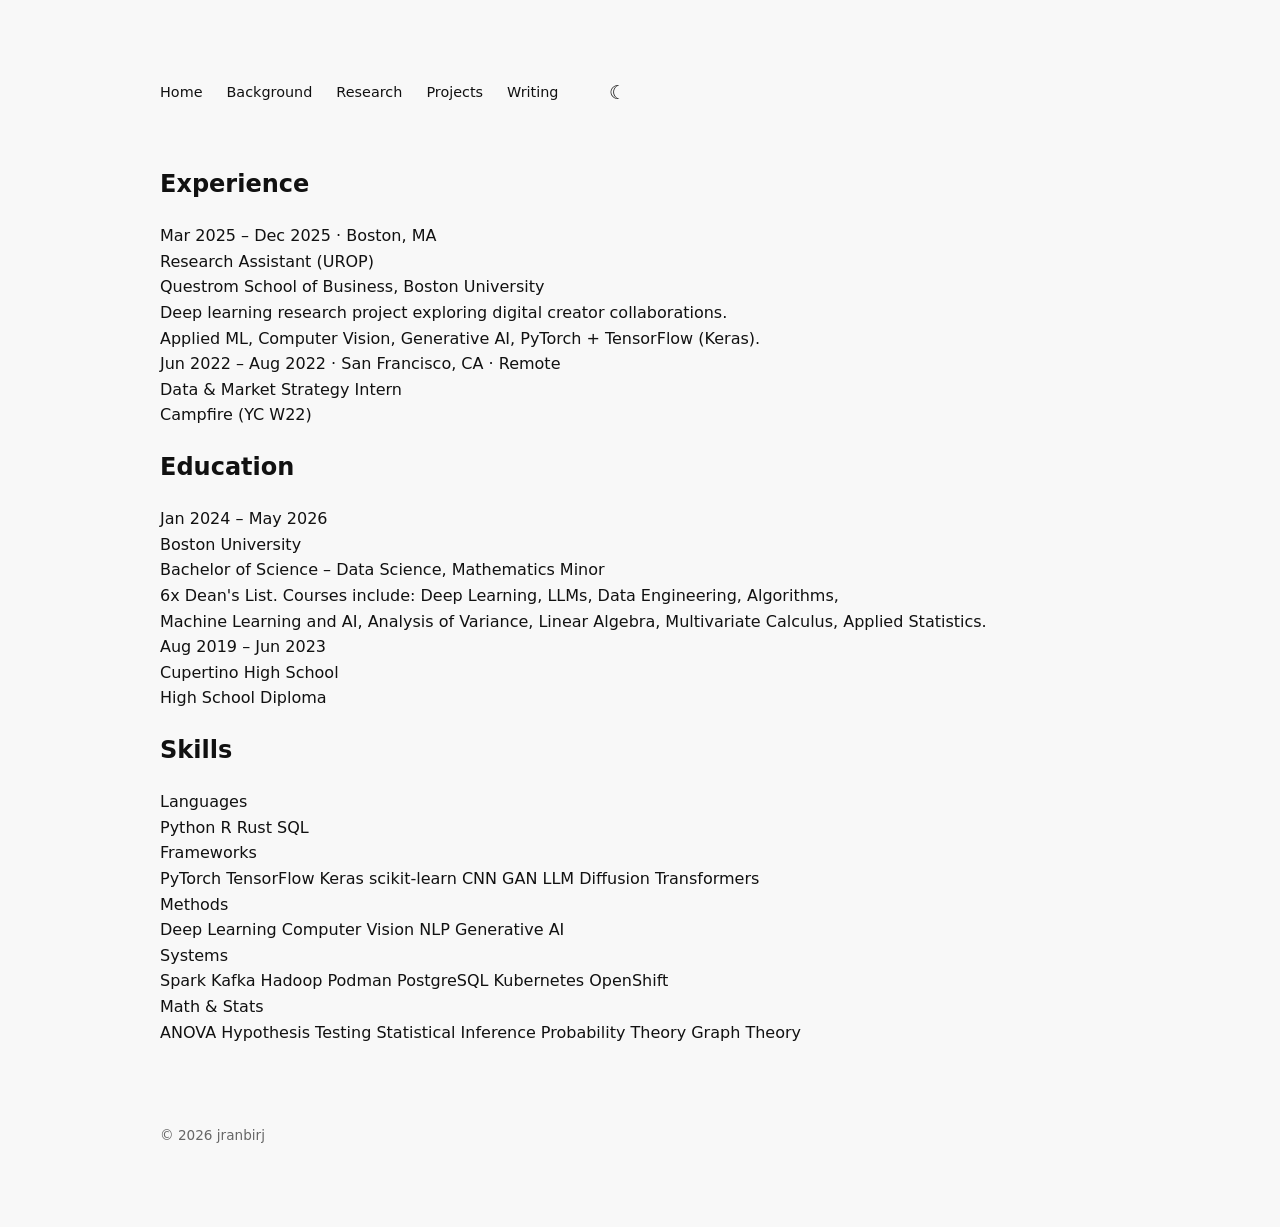
==== background.html @ 0874a95f "Added base background page" ====
<!DOCTYPE html>
<html lang="en">
<head>
  <meta charset="UTF-8" />
  <meta name="viewport" content="width=device-width, initial-scale=1.0" />
  <title>Background — Ran</title>
  <link rel="stylesheet" href="assets/css/style.css" />
</head>

<body>

  <div class="container">

    <nav>
      <a href="index.html">Home</a>
      <a href="background.html">Background</a>
      <a href="research.html">Research</a>
      <a href="projects.html">Projects</a>
      <a href="writing.html">Writing</a>
      <button id="theme-toggle" class="theme-btn" aria-label="Toggle theme">
        ☾
      </button>
    </nav>

    <header>
      <h2>Experience</h2>
    </header>

    <div class="timeline">

        <div class="timeline-item">
          <div class="timeline-date">Mar 2025 – Dec 2025 · Boston, MA</div>
          <div class="timeline-title">Research Assistant (UROP)</div>
          <div class="timeline-subtitle">Questrom School of Business, Boston University</div>
          <div class="timeline-desc">Deep learning research project exploring digital creator collaborations. 
            <br> Applied ML, Computer Vision, Generative AI, PyTorch + TensorFlow (Keras).
          </div>
        </div>

        <div class="timeline-item">
          <div class="timeline-date">Jun 2022 – Aug 2022 · San Francisco, CA · Remote</div>
          <div class="timeline-title">Data & Market Strategy Intern</div>
          <div class="timeline-subtitle">Campfire (YC W22)</div>
        </div>

      </div>

    <header>
    <h2>Education</h2>
    </header>

    <div class="timeline timeline--education">
        <div class="timeline-item">
          <div class="timeline-date">Jan 2024 – May 2026</div>
          <div class="timeline-title">Boston University</div>
          <div class="timeline-subtitle">Bachelor of Science – Data Science, Mathematics Minor</div>
          <div class="timeline-desc">6x Dean's List. 
            Courses include: Deep Learning, LLMs, Data Engineering, Algorithms, <br>
            Machine Learning and AI, Analysis of Variance, Linear Algebra, Multivariate Calculus, Applied Statistics.</div>
        </div>

        <div class="timeline-item">
          <div class="timeline-date">Aug 2019 – Jun 2023</div>
          <div class="timeline-title">Cupertino High School</div>
          <div class="timeline-subtitle">High School Diploma</div>
        </div>

    </div>

    <header>
      <h2>Skills</h2>
    </header>

    <section class="skills">

      <div class="skill-group">
        <span class="skill-label">Languages</span>
        <div class="skill-tags">
          <span class="skill-tag">Python</span>
          <span class="skill-tag">R</span>
          <span class="skill-tag">Rust</span>
          <span class="skill-tag">SQL</span>
        </div>
      </div>

      <div class="skill-group">
        <span class="skill-label">Frameworks</span>
        <div class="skill-tags">
          <span class="skill-tag">PyTorch</span>
          <span class="skill-tag">TensorFlow</span>
          <span class="skill-tag">Keras</span>
          <span class="skill-tag">scikit-learn</span>
          <span class="skill-tag">CNN</span>
          <span class="skill-tag">GAN</span>
          <span class="skill-tag">LLM</span>
          <span class="skill-tag">Diffusion</span>
          <span class="skill-tag">Transformers</span>
        </div>
      </div>

      <div class="skill-group">
        <span class="skill-label">Methods</span>
        <div class="skill-tags">
          <span class="skill-tag">Deep Learning</span>
          <span class="skill-tag">Computer Vision</span>
          <span class="skill-tag">NLP</span>
          <span class="skill-tag">Generative AI</span>
        </div>
      </div>

      <div class="skill-group">
        <span class="skill-label">Systems</span>
        <div class="skill-tags">
          <span class="skill-tag">Spark</span>
          <span class="skill-tag">Kafka</span>
          <span class="skill-tag">Hadoop</span>
          <span class="skill-tag">Podman</span>
          <span class="skill-tag">PostgreSQL</span>
          <span class="skill-tag">Kubernetes</span>
          <span class="skill-tag">OpenShift</span>
        </div>
      </div>

      <div class="skill-group">
        <span class="skill-label">Math & Stats</span>
        <div class="skill-tags">
          <span class="skill-tag">ANOVA</span>
          <span class="skill-tag">Hypothesis Testing</span>
          <span class="skill-tag">Statistical Inference</span>
          <span class="skill-tag">Probability Theory</span>
          <span class="skill-tag">Graph Theory</span>
        </div>
      </div>

    </section>

    <footer>
      <p>© 2026 jranbirj</p>
    </footer>

  </div>

  <script src="assets/js/script.js"></script>
</body>
</html>
---- assets/css/style.css ----
:root {
    --bg: #f8f8f8;
    --text: #111111;
    --muted: #666666;
    --accent: #2563eb;
  }

  * {
    box-sizing: border-box;
  }

  body {
    margin: 0;
    font-family: system-ui, -apple-system, sans-serif;
    background: var(--bg);
    color: var(--text);
    line-height: 1.6;
    transition: background 0.1s ease, color 0.1s ease;
  }

  body.dark {
    --bg: #111111;
    --text: #f8f8f8;
    --muted: #bbbbbb;
    --accent: #60a5fa;
  }
  
  .container {
    max-width: 1000px;
    margin: 80px auto;
    padding: 0 20px;
  }
  
  nav {
    margin-bottom: 60px;
    display: flex;
    align-items: center;
  }
  
  nav a {
    margin-right: 24px;
    text-decoration: none;
    color: var(--text);
    font-size: 0.9rem;
  }
  
  nav a:hover {
    color: var(--accent);
  }
  
  .theme-btn {
    background: none;
    border: none;
    cursor: pointer;
    font-size: 1.2rem;
    margin-left: 20px;
    color: var(--text);
    transition: transform 0.2s ease, color 0.2s ease;
  }
  
  .theme-btn:hover {
    color: var(--accent);
    transform: scale(1.1);
  }

  h1 {
    font-size: 2.5rem;
    margin-bottom: 10px;
    font-weight: 600;
  }
  
  .subtitle {
    color: var(--muted);
    font-size: 1.1rem;
    margin-bottom: 40px;
  }
  
  .about p {
    margin-bottom: 20px;
  }
  
  /* Post previews on writing.html */
  .post-list {
    margin-top: 40px;
  }

  .post-preview {
    display: block;
    text-decoration: none;
    color: var(--text);
    border-radius: 2px;
    margin-bottom: 16px;
    padding: 24px;
    transition: opacity 0.2s ease, transform 0.2s ease, box-shadow 0.2s ease;
    border-left: 4px solid transparent;
    background: 
      linear-gradient(to bottom, rgba(0, 56, 101, 0.03), rgba(34, 162, 201, 0.02)) padding-box,
      linear-gradient(var(--bg), var(--bg)) padding-box,
      linear-gradient(to bottom, #003865, #22a2c9) border-box;
  }

  body.dark .post-preview {
    background: 
      linear-gradient(to bottom, rgba(217, 119, 6, 0.03), rgba(250, 204, 21, 0.02)) padding-box,
      linear-gradient(var(--bg), var(--bg)) padding-box,
      linear-gradient(to bottom, #facc15, #d97706) border-box;
  }

  .post-preview:nth-child(2) {
    background:
      linear-gradient(to bottom, rgba(0, 56, 101, 0.01), rgba(34, 162, 201, 0.005)) padding-box,
      linear-gradient(var(--bg), var(--bg)) padding-box,
      linear-gradient(to bottom, rgb(34, 162, 201), rgba(140, 227, 253, 0.806)) border-box;
  }

  .post-preview:nth-child(3) {
    background:
      linear-gradient(to bottom, rgba(0, 56, 101, 0.005), rgba(34, 162, 201, 0.003)) padding-box,
      linear-gradient(var(--bg), var(--bg)) padding-box,
      linear-gradient(to bottom, rgba(140, 227, 253, 0.806), rgba(190, 236, 250, 0.42)) border-box;
  }

  .post-preview:nth-child(4) {
    background:
      linear-gradient(to bottom, rgba(0, 56, 101, 0.005), rgba(34, 162, 201, 0.003)) padding-box,
      linear-gradient(var(--bg), var(--bg)) padding-box,
      linear-gradient(to bottom, rgb(190, 236, 250, 0.42), rgba(255, 255, 255, 0)) border-box;
  }

  .post-preview:nth-child(n+5) {
    background:
      linear-gradient(to bottom, rgba(0, 56, 101, 0.005), rgba(34, 162, 201, 0.003)) padding-box,
      linear-gradient(var(--bg), var(--bg)) padding-box,
      linear-gradient(to bottom, rgba(255, 255, 255, 0), rgba(255, 255, 255, 0)) border-box;
  }

  body.dark .post-preview:nth-child(2) {
    background:
      linear-gradient(to bottom, rgba(217, 119, 6, 0.01), rgba(250, 204, 21, 0.005)) padding-box,
      linear-gradient(var(--bg), var(--bg)) padding-box,
      linear-gradient(to bottom, rgb(217, 119, 6), rgba(178, 96, 2, 0.941)) border-box;
  }

  body.dark .post-preview:nth-child(3) {
    background:
      linear-gradient(to bottom, rgba(217, 119, 6, 0.005), rgba(250, 204, 21, 0.003)) padding-box,
      linear-gradient(var(--bg), var(--bg)) padding-box,
      linear-gradient(to bottom, rgba(178, 96, 2, 0.941), rgba(104, 55, 0, 0.682)) border-box;
  }

  body.dark .post-preview:nth-child(4) {
    background:
      linear-gradient(to bottom, rgba(0, 56, 101, 0.005), rgba(34, 162, 201, 0.003)) padding-box,
      linear-gradient(var(--bg), var(--bg)) padding-box,
      linear-gradient(to bottom, rgba(104, 55, 0, 0.682), rgba(0, 0, 0, 0)) border-box;
  }

  body.dark .post-preview:nth-child(n+5) {
    background:
      linear-gradient(to bottom, rgba(0, 56, 101, 0.005), rgba(34, 162, 201, 0.003)) padding-box,
      linear-gradient(var(--bg), var(--bg)) padding-box,
      linear-gradient(to bottom, rgb(0, 0, 0, 0), rgb(0, 0, 0, 0)) border-box;
  }

  .post-preview:hover {
    transform: translateY(-2px);
    box-shadow: 0 4px 12px rgba(0, 0, 0, 0.08);
    background:
      linear-gradient(to bottom, rgba(0, 56, 101, 0.08), rgba(34, 162, 201, 0.06)) padding-box,
      linear-gradient(var(--bg), var(--bg)) padding-box,
      linear-gradient(to bottom, #003865, #22a2c9) border-box;
  }

  body.dark .post-preview:hover {
    transform: translateY(-2px);
    box-shadow: 0 4px 12px rgba(0, 0, 0, 0.08);
    background:
      linear-gradient(to bottom, rgba(217, 119, 6, 0.08), rgba(250, 204, 21, 0.06)) padding-box,
      linear-gradient(var(--bg), var(--bg)) padding-box,
      linear-gradient(to bottom, #facc15, #d97706) border-box;
  }

  .post-preview:nth-child(2):hover {
    transform: translateY(-2px);
    background:
      linear-gradient(to bottom, rgba(0, 56, 101, 0.06), rgba(34, 162, 201, 0.04)) padding-box,
      linear-gradient(var(--bg), var(--bg)) padding-box,
      linear-gradient(to bottom, rgb(34, 162, 201), rgba(140, 227, 253, 0.806)) border-box;
  }

  .post-preview:nth-child(3):hover {
    transform: translateY(-2px);
    background:
      linear-gradient(to bottom, rgba(0, 56, 101, 0.04), rgba(34, 162, 201, 0.02)) padding-box,
      linear-gradient(var(--bg), var(--bg)) padding-box,
      linear-gradient(to bottom, rgba(140, 227, 253, 0.806), rgba(190, 236, 250, 0.42)) border-box;
  }

  .post-preview:nth-child(4):hover {
    transform: translateY(-2px);
    background:
      linear-gradient(to bottom, rgba(0, 56, 101, 0.02), rgba(34, 162, 201, 0.005)) padding-box,
      linear-gradient(var(--bg), var(--bg)) padding-box,
      linear-gradient(to bottom, rgb(190, 236, 250, 0.42), rgba(255, 255, 255, 0)) border-box;
  }

  .post-preview:nth-child(n+5):hover {
    transform: translateY(-2px);
    background:
      linear-gradient(to bottom, rgba(0, 56, 101, 0.005), rgba(34, 162, 201, 0.001)) padding-box,
      linear-gradient(var(--bg), var(--bg)) padding-box,
      linear-gradient(to bottom, rgb(248, 248, 248), rgb(248, 248, 248)) border-box;
  }

  body.dark .post-preview:nth-child(2):hover {
    background:
      linear-gradient(to bottom, rgba(217, 119, 6, 0.06), rgba(250, 204, 21, 0.04)) padding-box,
      linear-gradient(var(--bg), var(--bg)) padding-box,
      linear-gradient(to bottom, rgb(217, 119, 6), rgba(178, 96, 2, 0.941)) border-box;
  }

  body.dark .post-preview:nth-child(3):hover {
    background:
      linear-gradient(to bottom, rgba(217, 119, 6, 0.04), rgba(250, 204, 21, 0.02)) padding-box,
      linear-gradient(var(--bg), var(--bg)) padding-box,
      linear-gradient(to bottom, rgba(178, 96, 2, 0.941), rgba(104, 55, 0, 0.682)) border-box;
  }

  body.dark .post-preview:nth-child(4):hover {
    background:
      linear-gradient(to bottom, rgba(217, 119, 6, 0.02), rgba(250, 204, 21, 0.005)) padding-box,
      linear-gradient(var(--bg), var(--bg)) padding-box,
      linear-gradient(to bottom, rgba(104, 55, 0, 0.682), rgba(0, 0, 0, 0)) border-box;
  }

  body.dark .post-preview:nth-child(n+5):hover {
    background:
      linear-gradient(to bottom, rgba(217, 119, 6, 0.005), rgba(250, 204, 21, 0.001)) padding-box,
      linear-gradient(var(--bg), var(--bg)) padding-box,
      linear-gradient(to bottom, rgba(0, 0, 0, 0), rgba(0, 0, 0, 0)) border-box;
  }

  .post-preview h2 {
    margin: 0 0 6px;
    font-size: 1.3rem;
    font-weight: 600;
  }

  .post-preview .post-date {
    font-size: 0.85rem;
    color: var(--muted);
    margin: 0 0 8px;
  }

  .post-preview .post-excerpt {
    margin: 0;
    font-size: 0.95rem;
    color: var(--muted);
  }

  /* Full post page */
  .post-meta {
    font-size: 0.85rem;
    color: var(--muted);
    margin-bottom: 32px;
  }

  .post-content p {
    margin-bottom: 20px;
  }

  /* Notebook cells */
  .nb-cell {
    margin: 28px 0;
    border: 1px solid var(--muted);
    border-radius: 6px;
    overflow: hidden;
  }

  .nb-cell-label {
    font-size: 0.75rem;
    font-family: monospace;
    color: var(--muted);
    padding: 6px 12px;
    border-bottom: 1px solid var(--muted);
    background: rgba(128, 128, 128, 0.06);
  }

  .nb-cell pre[class*="language-"] {
    margin: 0;
    border-radius: 0;
    font-size: 0.88rem;
  }

  .nb-output {
    padding: 12px 16px;
    font-family: monospace;
    font-size: 0.85rem;
    white-space: pre-wrap;
    background: rgba(128, 128, 128, 0.06);
    color: var(--text);
    border-top: 1px solid var(--muted);
  }

  .nb-output img {
    max-width: 100%;
    height: auto;
    display: block;
    margin: 4px 0;
  }


  /* Project cards */
  .project-list {
    margin-top: 40px;
  }

  .project-card {
    padding: 24px 0;
    border-bottom: 1px solid var(--muted);
  }

  .project-card:first-child {
    border-top: 1px solid var(--muted);
  }

  .project-card h2 {
    margin: 0 0 8px;
    font-size: 1.3rem;
    font-weight: 600;
  }

  .project-card p {
    margin: 0 0 16px;
    font-size: 0.95rem;
    color: var(--muted);
  }

  .project-link {
    display: inline-block;
    font-size: 0.85rem;
    color: var(--accent);
    text-decoration: none;
    border: 1px solid var(--accent);
    padding: 6px 14px;
    border-radius: 4px;
    transition: background 0.2s ease, color 0.2s ease;
  }

  .project-link:hover {
    background: var(--accent);
    color: var(--bg);
  }

  .back-link {
    display: inline-block;
    margin-top: 48px;
    font-size: 0.9rem;
    color: var(--accent);
    text-decoration: none;
  }

  .back-link:hover {
    text-decoration: underline;
  }

  /* Tables */
  .post-content table {
    width: 100%;
    border-collapse: collapse;
    margin: 24px 0;
    font-size: 0.92rem;
  }

  .post-content th,
  .post-content td {
    text-align: left;
    padding: 10px 14px;
    border: 1px solid var(--muted);
  }

  .post-content th {
    background: rgba(128, 128, 128, 0.1);
    font-weight: 600;
  }

  .post-content tr:nth-child(even) td {
    background: rgba(128, 128, 128, 0.04);
  }

  footer {
    margin-top: 80px;
    font-size: 0.85rem;
    color: var(--muted);
  }

  .divider-beg {
    border: none;
    height: 5px;
    -webkit-appearance: none;
    background: linear-gradient(to right, #003865, #22a2c9);
    margin: 1rem 0;
  }
  
  .divider-end {
    border: none;
    height: 5px;
    -webkit-appearance: none;
    background: linear-gradient(to right, #22a2c9, #003865);
    margin: 1rem 0;
  }

  body.dark .divider-beg {
    background: linear-gradient(to right, #d97706, #facc15);
  }

  body.dark .divider-end {
    background: linear-gradient(to right, #facc15, #d97706);
  }
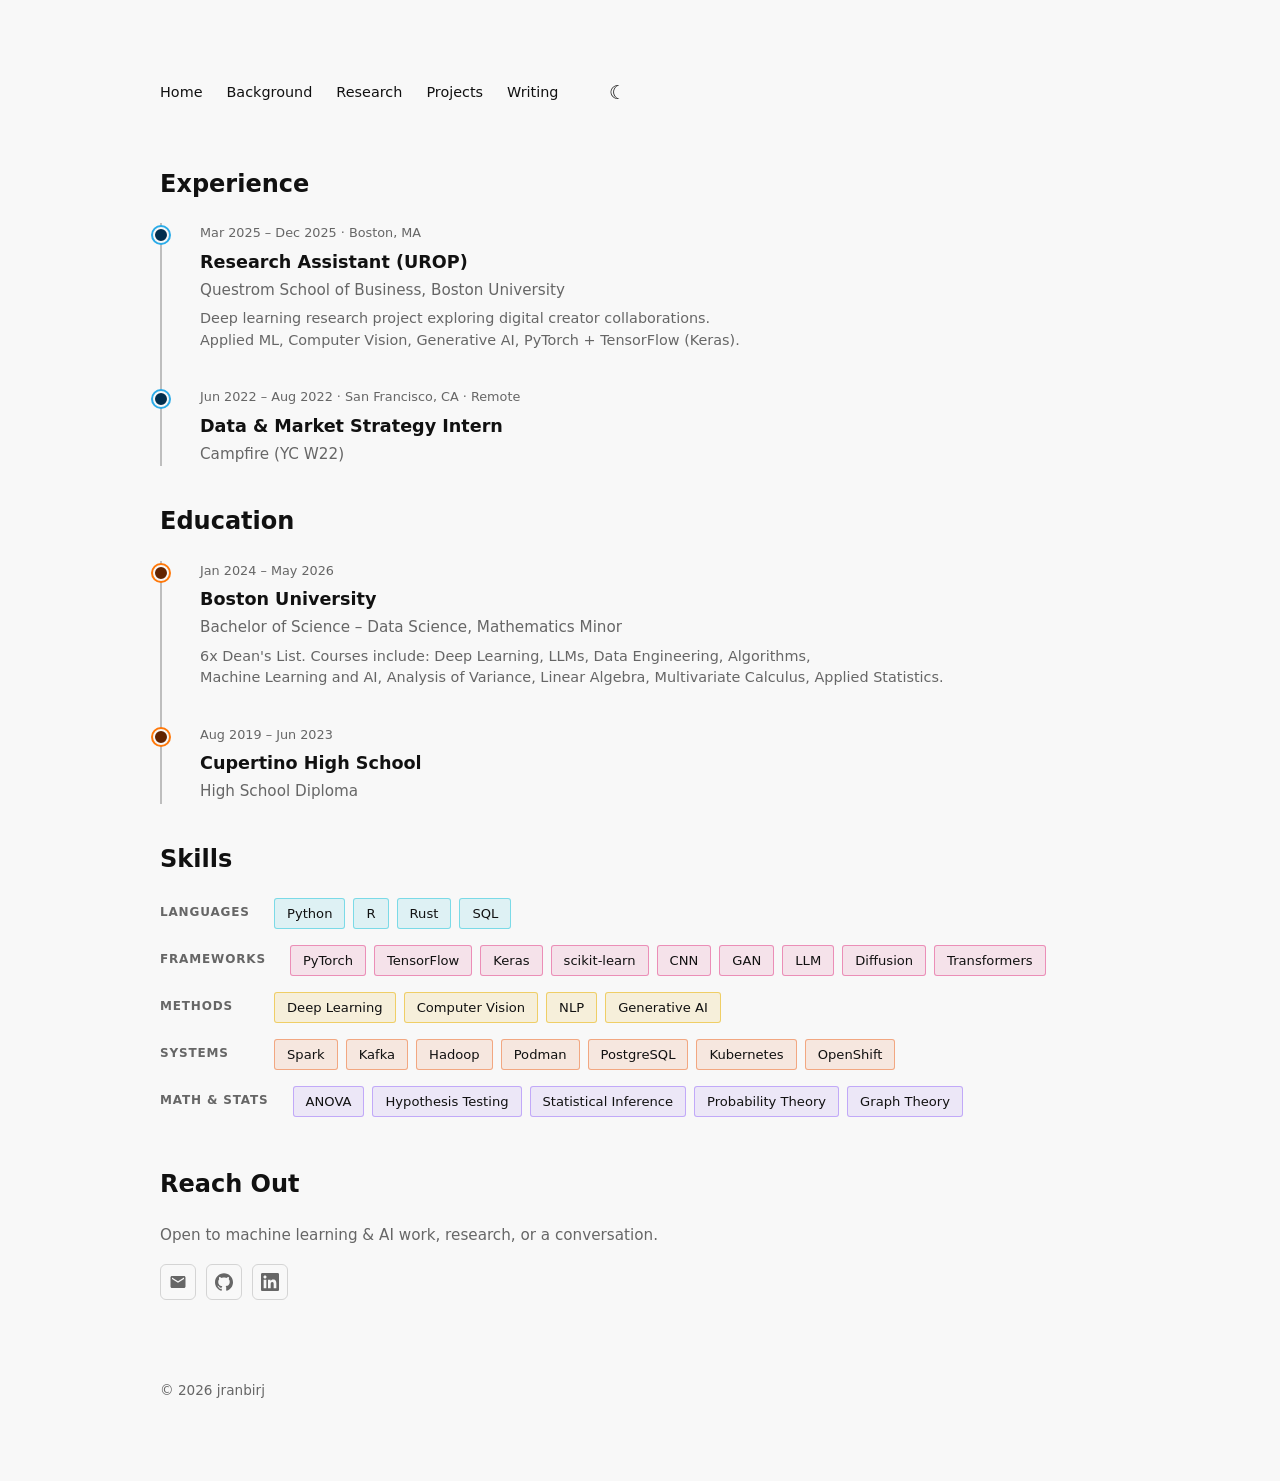
==== commit a1ebacda: "Added reach out section" ====
--- a/background.html
+++ b/background.html
@@ -134,6 +134,31 @@
 
     </section>
 
+    <header>
+      <h2>Reach Out</h2>
+    </header>
+
+    <section class="reach-out">
+      <p class="reach-out-note">Open to machine learning & AI work, research, or a conversation.</p>
+      <div class="reach-out-links">
+        <a href="mailto:jranbirj@gmail.com" class="icon-link" aria-label="Email">
+          <svg viewBox="0 0 24 24" xmlns="http://www.w3.org/2000/svg">
+            <path d="M20 4H4c-1.1 0-2 .9-2 2v12c0 1.1.9 2 2 2h16c1.1 0 2-.9 2-2V6c0-1.1-.9-2-2-2zm0 4-8 5-8-5V6l8 5 8-5v2z"/>
+          </svg>
+        </a>
+        <a href="https://github.com/jranbirj" class="icon-link" aria-label="GitHub" target="_blank">
+          <svg viewBox="0 0 24 24" xmlns="http://www.w3.org/2000/svg">
+            <path d="M12 .297c-6.63 0-12 5.373-12 12 0 5.303 3.438 9.8 8.205 11.385.6.113.82-.258.82-.577 0-.285-.01-1.04-.015-2.04-3.338.724-4.042-1.61-4.042-1.61C4.422 18.07 3.633 17.7 3.633 17.7c-1.087-.744.084-.729.084-.729 1.205.084 1.838 1.236 1.838 1.236 1.07 1.835 2.809 1.305 3.495.998.108-.776.417-1.305.76-1.605-2.665-.3-5.466-1.332-5.466-5.93 0-1.31.465-2.38 1.235-3.22-.135-.303-.54-1.523.105-3.176 0 0 1.005-.322 3.3 1.23.96-.267 1.98-.399 3-.405 1.02.006 2.04.138 3 .405 2.28-1.552 3.285-1.23 3.285-1.23.645 1.653.24 2.873.12 3.176.765.84 1.23 1.91 1.23 3.22 0 4.61-2.805 5.625-5.475 5.92.42.36.81 1.096.81 2.22 0 1.606-.015 2.896-.015 3.286 0 .315.21.69.825.57C20.565 22.092 24 17.592 24 12.297c0-6.627-5.373-12-12-12"/>
+          </svg>
+        </a>
+        <a href="https://www.linkedin.com/in/ranbir-jain/" class="icon-link" aria-label="LinkedIn" target="_blank">
+          <svg viewBox="0 0 24 24" xmlns="http://www.w3.org/2000/svg">
+            <path d="M20.447 20.452h-3.554v-5.569c0-1.328-.027-3.037-1.852-3.037-1.853 0-2.136 1.445-2.136 2.939v5.667H9.351V9h3.414v1.561h.046c.477-.9 1.637-1.85 3.37-1.85 3.601 0 4.267 2.37 4.267 5.455v6.286zM5.337 7.433c-1.144 0-2.063-.926-2.063-2.065 0-1.138.92-2.063 2.063-2.063 1.14 0 2.064.925 2.064 2.063 0 1.139-.925 2.065-2.064 2.065zm1.782 13.019H3.555V9h3.564v11.452zM22.225 0H1.771C.792 0 0 .774 0 1.729v20.542C0 23.227.792 24 1.771 24h20.451C23.2 24 24 23.227 24 22.271V1.729C24 .774 23.2 0 22.222 0h.003z"/>
+          </svg>
+        </a>
+      </div>
+    </section>
+
     <footer>
       <p>© 2026 jranbirj</p>
     </footer>
--- a/assets/css/style.css
+++ b/assets/css/style.css
@@ -258,6 +258,235 @@
     color: var(--muted);
   }
 
+  /* Filter bar */
+  .filter-bar {
+    display: flex;
+    align-items: center;
+    justify-content: space-between;
+    gap: 12px;
+    margin-bottom: 20px;
+    flex-wrap: wrap;
+  }
+
+  .filter-chips {
+    display: flex;
+    flex-wrap: wrap;
+    gap: 8px;
+    align-items: center;
+  }
+
+  .filter-label {
+    font-size: 0.72rem;
+    font-weight: 600;
+    text-transform: uppercase;
+    letter-spacing: 0.06em;
+    color: var(--muted);
+    margin-right: 2px;
+  }
+
+  .filter-chip {
+    cursor: pointer;
+    font-family: inherit;
+    opacity: 0.45;
+    transition: opacity 0.2s ease;
+  }
+
+  .filter-chip:hover {
+    opacity: 0.75;
+  }
+
+  .filter-chip.active {
+    opacity: 1;
+  }
+
+  .filter-reset {
+    font-size: 0.72rem;
+    font-family: inherit;
+    color: var(--muted);
+    background: none;
+    border: none;
+    cursor: pointer;
+    padding: 2px 4px;
+    text-decoration: underline;
+    text-underline-offset: 2px;
+    transition: color 0.2s ease;
+  }
+
+  .filter-reset:hover {
+    color: var(--text);
+  }
+
+  .sort-btn {
+    font-size: 0.78rem;
+    font-family: inherit;
+    color: var(--muted);
+    background: none;
+    border: 1px solid rgba(128, 128, 128, 0.25);
+    border-radius: 4px;
+    padding: 4px 10px;
+    cursor: pointer;
+    white-space: nowrap;
+    transition: color 0.2s ease, border-color 0.2s ease;
+  }
+
+  .sort-btn:hover {
+    color: var(--text);
+    border-color: rgba(128, 128, 128, 0.45);
+  }
+
+  #no-results {
+    color: var(--muted);
+    font-size: 0.95rem;
+    padding: 16px 0;
+  }
+
+  /* Writing page header with legend button */
+  .writing-header {
+    display: flex;
+    align-items: baseline;
+    justify-content: space-between;
+  }
+
+  .header-actions {
+    display: flex;
+    align-items: center;
+    gap: 8px;
+  }
+
+  .filter-wrap {
+    position: relative;
+  }
+
+  .filter-dropdown {
+    position: absolute;
+    right: 0;
+    top: calc(100% + 8px);
+    background: var(--bg);
+    border: 1px solid rgba(128, 128, 128, 0.2);
+    border-radius: 6px;
+    padding: 16px;
+    width: 260px;
+    z-index: 100;
+    box-shadow: 0 4px 16px rgba(0, 0, 0, 0.08);
+  }
+
+  .filter-chip-group {
+    display: flex;
+    flex-wrap: wrap;
+    gap: 6px;
+    margin-top: 8px;
+  }
+
+  .filter-dropdown-footer {
+    margin-top: 12px;
+    display: flex;
+    justify-content: flex-end;
+  }
+
+  .sort-bar {
+    display: flex;
+    justify-content: flex-end;
+    margin-top: 24px;
+    margin-bottom: 8px;
+  }
+
+  .tag-legend-wrap {
+    position: relative;
+  }
+
+  .tag-legend-btn {
+    font-size: 0.78rem;
+    font-family: inherit;
+    color: var(--muted);
+    background: none;
+    border: 1px solid rgba(128, 128, 128, 0.25);
+    border-radius: 4px;
+    padding: 4px 10px;
+    cursor: pointer;
+    transition: color 0.2s ease, border-color 0.2s ease;
+  }
+
+  .tag-legend-btn:hover {
+    color: var(--text);
+    border-color: rgba(128, 128, 128, 0.45);
+  }
+
+  .tag-legend {
+    position: absolute;
+    right: 0;
+    top: calc(100% + 8px);
+    background: var(--bg);
+    border: 1px solid rgba(128, 128, 128, 0.2);
+    border-radius: 6px;
+    padding: 16px;
+    width: 300px;
+    z-index: 100;
+    box-shadow: 0 4px 16px rgba(0, 0, 0, 0.08);
+  }
+
+  .legend-heading {
+    font-size: 0.68rem;
+    font-weight: 700;
+    text-transform: uppercase;
+    letter-spacing: 0.08em;
+    color: var(--muted);
+    margin-bottom: 8px;
+  }
+
+  .legend-row {
+    display: flex;
+    align-items: center;
+    gap: 10px;
+    margin-bottom: 7px;
+  }
+
+  .legend-row .post-tag {
+    white-space: nowrap;
+    flex-shrink: 0;
+  }
+
+  .legend-desc {
+    font-size: 0.8rem;
+    color: var(--muted);
+  }
+
+  .legend-divider {
+    height: 1px;
+    background: rgba(128, 128, 128, 0.15);
+    margin: 12px 0;
+  }
+
+  .post-tags {
+    display: flex;
+    flex-wrap: wrap;
+    gap: 6px;
+    margin: 6px 0 10px;
+  }
+
+  .post-tag {
+    font-size: 0.72rem;
+    font-weight: 600;
+    text-transform: uppercase;
+    letter-spacing: 0.06em;
+    padding: 2px 8px;
+    border-radius: 3px;
+    border: 1px solid transparent;
+    color: var(--muted);
+  }
+
+  /* Type tags */
+  .post-tag--short-notes    { background: rgba(251, 191, 36, 0.1);  border-color: rgba(251, 191, 36, 0.45); }
+  .post-tag--reflections    { background: rgba(251, 113, 133, 0.1); border-color: rgba(251, 113, 133, 0.4); }
+  .post-tag--technicals     { background: rgba(56, 189, 248, 0.1);  border-color: rgba(56, 189, 248, 0.4); }
+  .post-tag--guide          { background: rgba(52, 211, 153, 0.1);  border-color: rgba(52, 211, 153, 0.4); }
+  .post-tag--full-form      { background: rgba(129, 140, 248, 0.1); border-color: rgba(129, 140, 248, 0.4); }
+
+  /* Topic tags */
+  .post-tag--ai-ml          { background: rgba(132, 204, 22, 0.1);  border-color: rgba(132, 204, 22, 0.45); }
+  .post-tag--data-science   { background: rgba(96, 165, 250, 0.1);  border-color: rgba(96, 165, 250, 0.4); }
+  .post-tag--data-eng       { background: rgba(251, 146, 60, 0.1);  border-color: rgba(251, 146, 60, 0.4); }
+  .post-tag--math-stats     { background: rgba(45, 212, 191, 0.1);  border-color: rgba(45, 212, 191, 0.4); }
+
   /* Full post page */
   .post-meta {
     font-size: 0.85rem;
@@ -417,4 +646,344 @@
   body.dark .divider-end {
     background: linear-gradient(to right, #facc15, #d97706);
   }
-  +  
+  .timeline {
+    position: relative;
+    padding-left: 40px;
+  }
+
+  .timeline::before {
+    content: '';
+    position: absolute;
+    left: 0;
+    top: 0;
+    bottom: 0;
+    width: 2px;
+    background: var(--muted);
+    opacity: 0.4;
+  }
+
+  .timeline-item {
+    position: relative;
+    margin-bottom: 36px;
+  }
+
+  .timeline-item::before {
+    content: '';
+    position: absolute;
+    left: -39px;
+    transform: translateX(-50%);
+    top: 4px;
+    width: 12px;
+    height: 12px;
+    border-radius: 50%;
+    background: #002e4e;
+    border: 2px solid var(--bg);
+    box-shadow: 0 0 0 2px #2aabe8;
+  }
+
+  .timeline--education .timeline-item::before {
+    background: #622300;
+    border: 2px solid var(--bg);
+    box-shadow: 0 0 0 2px #ff7809;
+  }
+
+  .timeline-date {
+    font-size: 0.8rem;
+    color: var(--muted);
+    margin-bottom: 4px;
+  }
+
+  .timeline-title {
+    font-size: 1.1rem;
+    font-weight: 600;
+    margin: 0 0 2px;
+  }
+
+  .timeline-subtitle {
+    font-size: 0.95rem;
+    color: var(--muted);
+    margin-bottom: 6px;
+  }
+
+  .timeline-desc {
+    font-size: 0.9rem;
+    color: var(--muted);
+    line-height: 1.5;
+  }
+
+  body.dark .timeline-item::before {
+    background: #003865;
+    box-shadow: 0 0 0 2px #22a2c9;
+  }
+
+  body.dark .timeline--education .timeline-item::before {
+    background: #78350f;
+    box-shadow: 0 0 0 2px #f59e0b;
+  }
+
+  /* Skills section */
+  .skills {
+    margin-top: 8px;
+    margin-bottom: 48px;
+  }
+
+  .skill-group {
+    display: flex;
+    align-items: flex-start;
+    gap: 24px;
+    margin-bottom: 16px;
+  }
+
+  .skill-label {
+    font-size: 0.75rem;
+    font-weight: 600;
+    text-transform: uppercase;
+    letter-spacing: 0.07em;
+    color: var(--muted);
+    min-width: 90px;
+    padding-top: 5px;
+  }
+
+  .skill-tags {
+    display: flex;
+    flex-wrap: wrap;
+    gap: 8px;
+  }
+
+  .skill-tag {
+    font-size: 0.82rem;
+    padding: 4px 12px;
+    border-radius: 3px;
+    color: var(--text);
+    border: 1px solid;
+    transition: background 0.2s ease, border-color 0.2s ease;
+  }
+
+  .skill-group:nth-child(1) .skill-tag {
+    background: rgba(0, 188, 212, 0.1);
+    border-color: rgba(0, 188, 212, 0.45);
+  }
+  .skill-group:nth-child(1) .skill-tag:hover {
+    background: rgba(0, 188, 212, 0.18);
+    border-color: rgba(0, 188, 212, 0.7);
+  }
+
+  .skill-group:nth-child(2) .skill-tag {
+    background: rgba(219, 39, 119, 0.1);
+    border-color: rgba(219, 39, 119, 0.45);
+  }
+  .skill-group:nth-child(2) .skill-tag:hover {
+    background: rgba(219, 39, 119, 0.18);
+    border-color: rgba(219, 39, 119, 0.7);
+  }
+
+  .skill-group:nth-child(3) .skill-tag {
+    background: rgba(234, 179, 8, 0.12);
+    border-color: rgba(234, 179, 8, 0.55);
+  }
+  .skill-group:nth-child(3) .skill-tag:hover {
+    background: rgba(234, 179, 8, 0.22);
+    border-color: rgba(234, 179, 8, 0.8);
+  }
+
+  .skill-group:nth-child(4) .skill-tag {
+    background: rgba(234, 88, 12, 0.1);
+    border-color: rgba(234, 88, 12, 0.45);
+  }
+  .skill-group:nth-child(4) .skill-tag:hover {
+    background: rgba(234, 88, 12, 0.18);
+    border-color: rgba(234, 88, 12, 0.7);
+  }
+
+  .skill-group:nth-child(5) .skill-tag {
+    background: rgba(139, 92, 246, 0.1);
+    border-color: rgba(139, 92, 246, 0.45);
+  }
+  .skill-group:nth-child(5) .skill-tag:hover {
+    background: rgba(139, 92, 246, 0.18);
+    border-color: rgba(139, 92, 246, 0.7);
+  }
+
+  /* Talks & Publications */
+  .talk-list {
+    margin-top: 8px;
+    margin-bottom: 48px;
+  }
+
+  .talk-item {
+    padding: 20px 0;
+    border-bottom: 1px solid rgba(128, 128, 128, 0.2);
+  }
+
+  .talk-item:first-child {
+    border-top: 1px solid rgba(128, 128, 128, 0.2);
+  }
+
+  .talk-meta {
+    font-size: 0.8rem;
+    color: var(--muted);
+    margin-bottom: 4px;
+  }
+
+  .talk-title {
+    font-size: 1rem;
+    font-weight: 600;
+    margin-bottom: 4px;
+  }
+
+  .talk-authors {
+    font-size: 0.88rem;
+    color: var(--muted);
+    margin-bottom: 3px;
+  }
+
+  .talk-venue {
+    font-size: 0.9rem;
+    color: var(--muted);
+  }
+
+  .talk-link {
+    display: inline-block;
+    margin-top: 8px;
+    font-size: 0.85rem;
+    color: var(--accent);
+    text-decoration: none;
+  }
+
+  .talk-link:hover {
+    text-decoration: underline;
+  }
+
+  /* Research tree */
+  .research-section {
+    margin-bottom: 48px;
+  }
+
+  .research-item {
+    margin-bottom: 40px;
+  }
+
+  .research-root {
+    border: 1px solid rgba(128, 128, 128, 0.25);
+    border-radius: 4px;
+    padding: 16px 24px;
+    text-align: center;
+  }
+
+  .research-title {
+    font-size: 1rem;
+    font-weight: 600;
+  }
+
+  .tree-connector {
+    display: flex;
+    gap: 16px;
+    height: 32px;
+  }
+
+  .tree-arm--left {
+    flex: 1;
+    border-right: 2px solid rgba(128, 128, 128, 0.3);
+    border-bottom: 2px solid rgba(128, 128, 128, 0.3);
+    border-bottom-right-radius: 12px;
+  }
+
+  .tree-arm--right {
+    flex: 1;
+    border-left: 2px solid rgba(128, 128, 128, 0.3);
+    border-bottom: 2px solid rgba(128, 128, 128, 0.3);
+    border-bottom-left-radius: 12px;
+  }
+
+  .research-branches {
+    display: flex;
+    gap: 16px;
+  }
+
+  .research-branch {
+    flex: 1;
+    border: 1px solid rgba(128, 128, 128, 0.2);
+    border-radius: 4px;
+    padding: 16px;
+  }
+
+  .branch-type {
+    font-size: 0.7rem;
+    font-weight: 700;
+    text-transform: uppercase;
+    letter-spacing: 0.08em;
+    color: var(--accent);
+    margin-bottom: 6px;
+  }
+
+  .branch-venue {
+    font-size: 0.9rem;
+    margin-bottom: 4px;
+  }
+
+  .branch-meta {
+    font-size: 0.8rem;
+    color: var(--muted);
+    margin-bottom: 4px;
+  }
+
+  .branch-authors {
+    font-size: 0.82rem;
+    color: var(--muted);
+    font-style: italic;
+  }
+
+  .branch-link {
+    display: inline-block;
+    margin-top: 8px;
+    font-size: 0.85rem;
+    color: var(--accent);
+    text-decoration: none;
+  }
+
+  .branch-link:hover {
+    text-decoration: underline;
+  }
+
+  /* Reach out section */
+  .reach-out {
+    margin-bottom: 48px;
+  }
+
+  .reach-out-note {
+    font-size: 0.95rem;
+    color: var(--muted);
+    margin-bottom: 16px;
+  }
+
+  .reach-out-links {
+    display: flex;
+    gap: 10px;
+    flex-wrap: wrap;
+  }
+
+  .icon-link {
+    display: inline-flex;
+    align-items: center;
+    justify-content: center;
+    width: 36px;
+    height: 36px;
+    border: 1px solid rgba(128, 128, 128, 0.3);
+    border-radius: 6px;
+    color: var(--muted);
+    text-decoration: none;
+    transition: color 0.2s ease, border-color 0.2s ease;
+  }
+
+  .icon-link svg {
+    width: 18px;
+    height: 18px;
+    fill: currentColor;
+  }
+
+  .icon-link:hover {
+    color: var(--text);
+    border-color: rgba(128, 128, 128, 0.6);
+  }
+
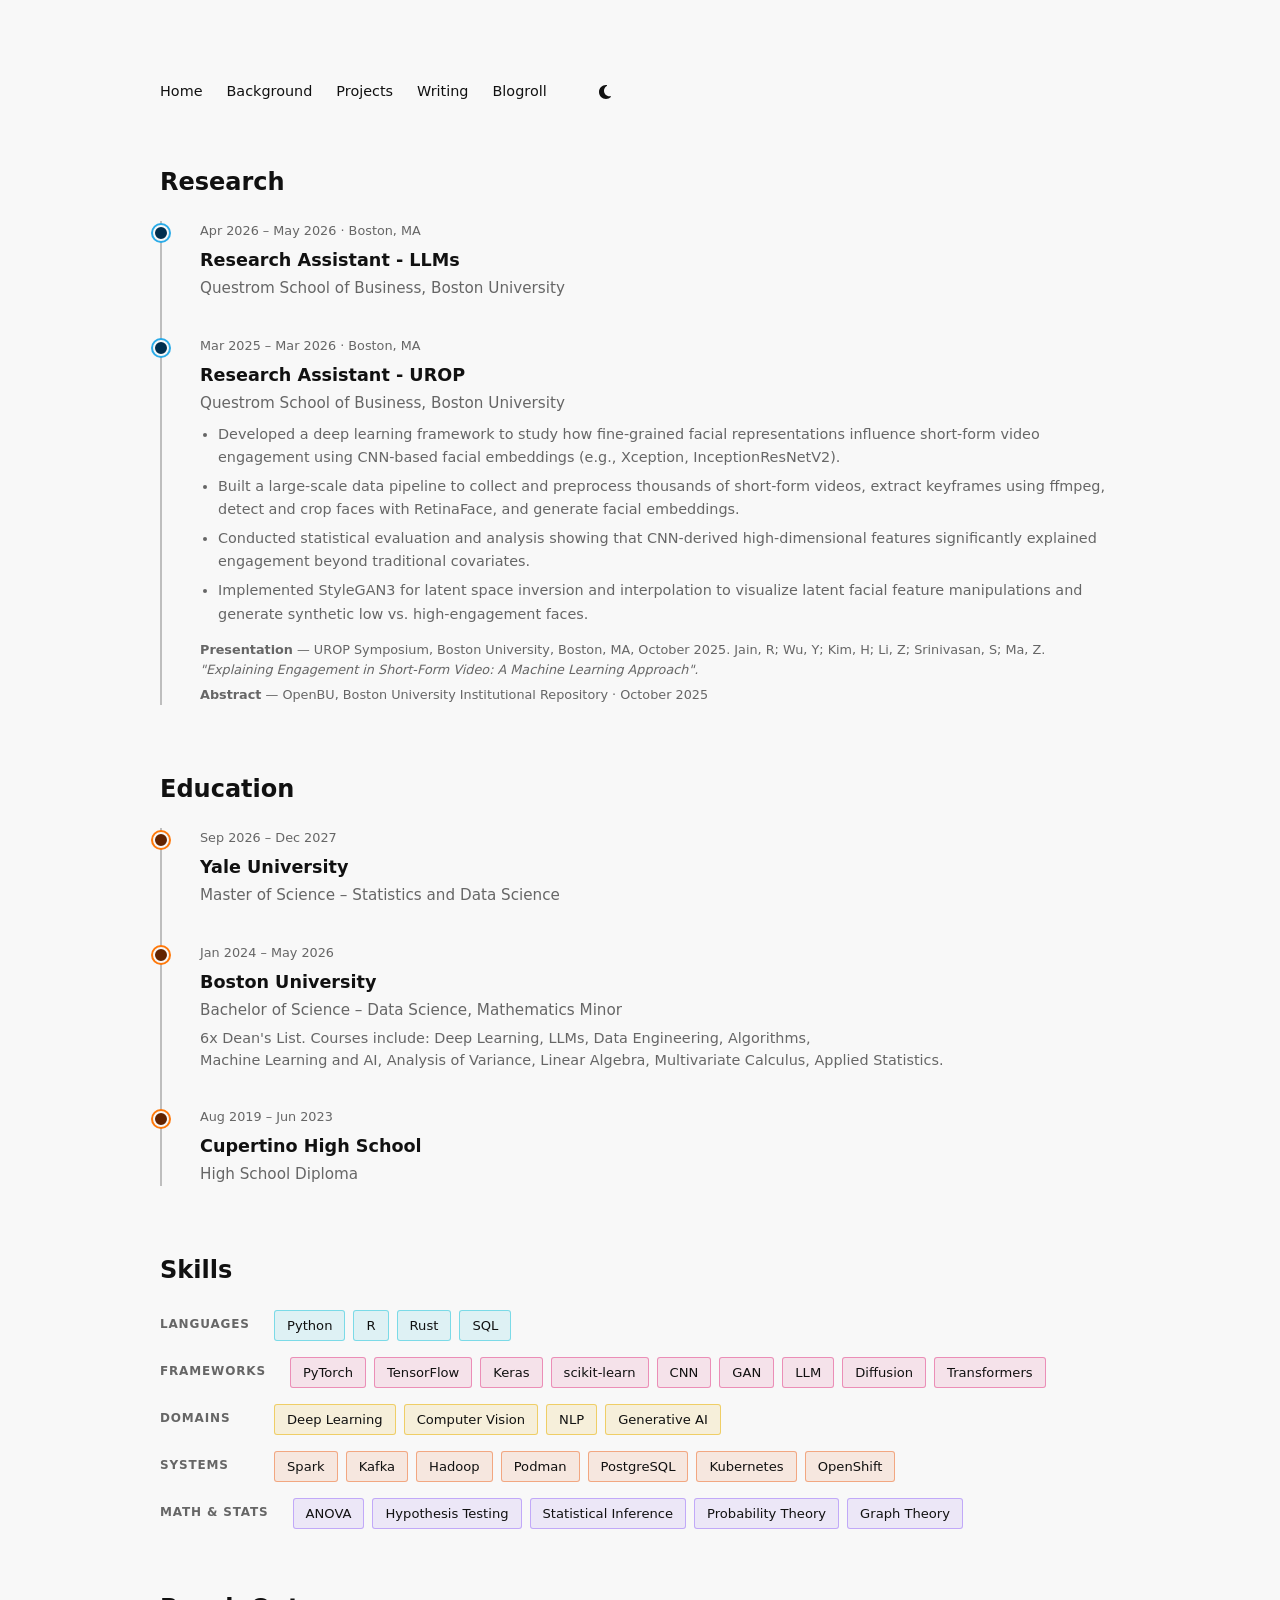
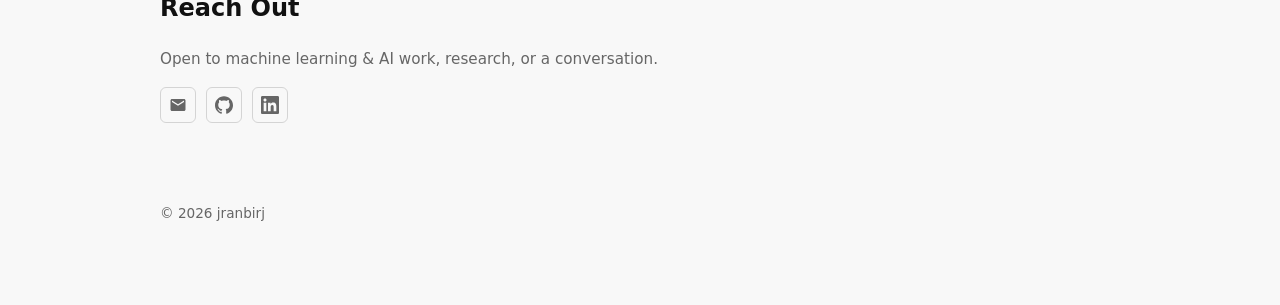
==== commit cdee11d5: "Updated research + education subsections" ====
--- a/background.html
+++ b/background.html
@@ -14,42 +14,54 @@
     <nav>
       <a href="index.html">Home</a>
       <a href="background.html">Background</a>
-      <a href="research.html">Research</a>
       <a href="projects.html">Projects</a>
       <a href="writing.html">Writing</a>
+      <a href="blogroll.html">Blogroll</a>
       <button id="theme-toggle" class="theme-btn" aria-label="Toggle theme">
         ☾
       </button>
     </nav>
 
     <header>
-      <h2>Experience</h2>
+      <h2>Research</h2>
     </header>
 
     <div class="timeline">
-
-        <div class="timeline-item">
-          <div class="timeline-date">Mar 2025 – Dec 2025 · Boston, MA</div>
-          <div class="timeline-title">Research Assistant (UROP)</div>
-          <div class="timeline-subtitle">Questrom School of Business, Boston University</div>
-          <div class="timeline-desc">Deep learning research project exploring digital creator collaborations. 
-            <br> Applied ML, Computer Vision, Generative AI, PyTorch + TensorFlow (Keras).
-          </div>
+      <div class="timeline-item">
+        <div class="timeline-date">Apr 2026 – May 2026 · Boston, MA</div>
+        <div class="timeline-title">Research Assistant - LLMs</div>
+        <div class="timeline-subtitle">Questrom School of Business, Boston University</div>
+      </div>
+    
+      <div class="timeline-item">
+        <div class="timeline-date">Mar 2025 – Mar 2026 · Boston, MA</div>
+        <div class="timeline-title">Research Assistant - UROP</div>
+        <div class="timeline-subtitle">Questrom School of Business, Boston University</div>
+        <ul class="timeline-desc exp-bullets">
+          <li>Developed a deep learning framework to study how fine-grained facial representations influence short-form video engagement using CNN-based facial embeddings (e.g., Xception, InceptionResNetV2).</li>
+          <li>Built a large-scale data pipeline to collect and preprocess thousands of short-form videos, extract keyframes using ffmpeg, detect and crop faces with RetinaFace, and generate facial embeddings.</li>
+          <li>Conducted statistical evaluation and analysis showing that CNN-derived high-dimensional features significantly explained engagement beyond traditional covariates.</li>
+          <li>Implemented StyleGAN3 for latent space inversion and interpolation to visualize latent facial feature manipulations and generate synthetic low vs. high-engagement faces.</li>
+        </ul>
+        <div class="exp-research">
+          <div class="talk-meta" style="margin-top: 4px;"><strong>Presentation</strong> — UROP Symposium, Boston University, Boston, MA, October 2025. Jain, R; Wu, Y; Kim, H; Li, Z; Srinivasan, S; Ma, Z. <em>"Explaining Engagement in Short-Form Video: A Machine Learning Approach".</em></div>
+          <div class="talk-meta" style="margin-top: 4px;"><strong>Abstract</strong> — OpenBU, Boston University Institutional Repository · October 2025</div>
         </div>
-
-        <div class="timeline-item">
-          <div class="timeline-date">Jun 2022 – Aug 2022 · San Francisco, CA · Remote</div>
-          <div class="timeline-title">Data & Market Strategy Intern</div>
-          <div class="timeline-subtitle">Campfire (YC W22)</div>
-        </div>
-
       </div>
+    
+    </div>
 
     <header>
     <h2>Education</h2>
     </header>
 
     <div class="timeline timeline--education">
+      <div class="timeline-item">
+        <div class="timeline-date">Sep 2026 – Dec 2027</div>
+        <div class="timeline-title">Yale University</div>
+        <div class="timeline-subtitle">Master of Science – Statistics and Data Science</div>
+        <div class="timeline-desc"></div>
+      </div>
         <div class="timeline-item">
           <div class="timeline-date">Jan 2024 – May 2026</div>
           <div class="timeline-title">Boston University</div>
@@ -99,7 +111,7 @@
       </div>
 
       <div class="skill-group">
-        <span class="skill-label">Methods</span>
+        <span class="skill-label">Domains</span>
         <div class="skill-tags">
           <span class="skill-tag">Deep Learning</span>
           <span class="skill-tag">Computer Vision</span>
--- a/assets/css/style.css
+++ b/assets/css/style.css
@@ -56,6 +56,14 @@
     margin-left: 20px;
     color: var(--text);
     transition: transform 0.2s ease, color 0.2s ease;
+    display: flex;
+    align-items: center;
+  }
+
+  .theme-icon {
+    width: 16px;
+    height: 16px;
+    fill: currentColor;
   }
   
   .theme-btn:hover {
@@ -531,6 +539,14 @@
     border-top: 1px solid var(--muted);
   }
 
+  figcaption {
+    text-align: center;
+  }
+
+  figcaption a {
+    color: var(--text);
+  }
+
   .nb-output img {
     max-width: 100%;
     height: auto;
@@ -542,27 +558,119 @@
   /* Project cards */
   .project-list {
     margin-top: 40px;
+    display: grid;
+    grid-template-columns: repeat(auto-fill, minmax(280px, 1fr));
+    gap: 20px;
   }
 
   .project-card {
-    padding: 24px 0;
-    border-bottom: 1px solid var(--muted);
-  }
-
-  .project-card:first-child {
-    border-top: 1px solid var(--muted);
-  }
-
-  .project-card h2 {
-    margin: 0 0 8px;
-    font-size: 1.3rem;
+    border: 1px solid rgba(128, 128, 128, 0.2);
+    border-radius: 8px;
+    overflow: hidden;
+    transition: transform 0.2s ease, box-shadow 0.2s ease;
+  }
+
+  .project-card:hover {
+    transform: translateY(-3px);
+    box-shadow: 0 8px 24px rgba(0, 0, 0, 0.1);
+  }
+
+  body.dark .project-card:hover {
+    box-shadow: 0 8px 24px rgba(0, 0, 0, 0.3);
+  }
+
+  .project-card-img {
+    width: 100%;
+    height: 160px;
+    object-fit: cover;
+  }
+
+  .project-card-img img {
+    width: 100%;
+    height: 100%;
+    object-fit: cover;
+    display: block;
+  }
+
+  .project-card-body {
+    padding: 20px;
+  }
+
+  .project-card-top {
+    display: flex;
+    align-items: baseline;
+    justify-content: space-between;
+    gap: 8px;
+    margin-bottom: 8px;
+  }
+
+  .project-title {
+    margin: 0;
+    font-size: 1.05rem;
     font-weight: 600;
   }
 
-  .project-card p {
+  .project-year {
+    font-size: 0.8rem;
+    color: var(--muted);
+    white-space: nowrap;
+  }
+
+  .project-desc {
     margin: 0 0 16px;
-    font-size: 0.95rem;
-    color: var(--muted);
+    font-size: 0.9rem;
+    color: var(--muted);
+    line-height: 1.55;
+  }
+
+  .project-footer {
+    display: flex;
+    flex-direction: column;
+    gap: 14px;
+  }
+
+  .project-tech-tags {
+    display: flex;
+    flex-wrap: wrap;
+    gap: 5px;
+  }
+
+  .project-tech-tag {
+    font-size: 0.68rem;
+    font-weight: 600;
+    text-transform: uppercase;
+    letter-spacing: 0.05em;
+    padding: 2px 7px;
+    border-radius: 3px;
+    border: 1px solid rgba(128, 128, 128, 0.25);
+    color: var(--muted);
+  }
+
+  .project-links {
+    display: flex;
+    gap: 14px;
+    align-items: center;
+  }
+
+  .project-gh-link {
+    display: inline-flex;
+    align-items: center;
+    gap: 5px;
+    font-size: 0.82rem;
+    color: var(--muted);
+    text-decoration: none;
+    transition: color 0.2s ease;
+    white-space: nowrap;
+  }
+
+  .project-gh-link svg {
+    width: 14px;
+    height: 14px;
+    fill: currentColor;
+  }
+
+  .project-gh-link:hover {
+    color: var(--text);
   }
 
   .project-link {
@@ -650,6 +758,7 @@
   .timeline {
     position: relative;
     padding-left: 40px;
+    margin-bottom: 65px;
   }
 
   .timeline::before {
@@ -666,6 +775,10 @@
   .timeline-item {
     position: relative;
     margin-bottom: 36px;
+  }
+
+  .timeline-item:last-child {
+    margin-bottom: 0;
   }
 
   .timeline-item::before {
@@ -724,8 +837,8 @@
 
   /* Skills section */
   .skills {
-    margin-top: 8px;
-    margin-bottom: 48px;
+    margin-top: 0;
+    margin-bottom: 60px;
   }
 
   .skill-group {
@@ -805,10 +918,35 @@
     border-color: rgba(139, 92, 246, 0.7);
   }
 
+  /* Nested research inside experience */
+  .exp-research {
+    margin-top: 14px;
+  }
+
+  .talk-list--borderless .talk-item,
+  .talk-list--borderless .talk-item:first-child {
+    border: none;
+    padding-top: 0;
+  }
+
+  .talk-list--borderless {
+    margin-bottom: 20px;
+  }
+
+  .exp-bullets {
+    margin: 8px 0 0;
+    padding-left: 18px;
+    line-height: 1.6;
+  }
+
+  .exp-bullets li {
+    margin-bottom: 6px;
+  }
+
   /* Talks & Publications */
   .talk-list {
     margin-top: 8px;
-    margin-bottom: 48px;
+    margin-bottom: 30px;
   }
 
   .talk-item {
@@ -842,108 +980,45 @@
     font-size: 0.9rem;
     color: var(--muted);
   }
-
-  .talk-link {
-    display: inline-block;
-    margin-top: 8px;
-    font-size: 0.85rem;
-    color: var(--accent);
-    text-decoration: none;
-  }
-
-  .talk-link:hover {
-    text-decoration: underline;
-  }
-
-  /* Research tree */
-  .research-section {
-    margin-bottom: 48px;
-  }
-
-  .research-item {
+  
+  /* Blogroll */
+  .blogroll-group {
     margin-bottom: 40px;
   }
 
-  .research-root {
-    border: 1px solid rgba(128, 128, 128, 0.25);
-    border-radius: 4px;
-    padding: 16px 24px;
-    text-align: center;
-  }
-
-  .research-title {
-    font-size: 1rem;
-    font-weight: 600;
-  }
-
-  .tree-connector {
-    display: flex;
-    gap: 16px;
-    height: 32px;
-  }
-
-  .tree-arm--left {
-    flex: 1;
-    border-right: 2px solid rgba(128, 128, 128, 0.3);
-    border-bottom: 2px solid rgba(128, 128, 128, 0.3);
-    border-bottom-right-radius: 12px;
-  }
-
-  .tree-arm--right {
-    flex: 1;
-    border-left: 2px solid rgba(128, 128, 128, 0.3);
-    border-bottom: 2px solid rgba(128, 128, 128, 0.3);
-    border-bottom-left-radius: 12px;
-  }
-
-  .research-branches {
-    display: flex;
-    gap: 16px;
-  }
-
-  .research-branch {
-    flex: 1;
-    border: 1px solid rgba(128, 128, 128, 0.2);
-    border-radius: 4px;
-    padding: 16px;
-  }
-
-  .branch-type {
-    font-size: 0.7rem;
+  .blogroll-heading {
+    font-size: 0.72rem;
     font-weight: 700;
     text-transform: uppercase;
     letter-spacing: 0.08em;
+    color: var(--muted);
+    margin-bottom: 12px;
+  }
+
+  .blogroll-list {
+    list-style: none;
+    padding: 0;
+    margin: 0;
+  }
+
+  .blogroll-list li {
+    padding: 8px 0;
+    border-bottom: 1px solid rgba(128, 128, 128, 0.15);
+    font-size: 0.95rem;
+    color: var(--muted);
+  }
+
+  .blogroll-list li:first-child {
+    border-top: 1px solid rgba(128, 128, 128, 0.15);
+  }
+
+  .blogroll-link {
+    color: var(--text);
+    text-decoration: none;
+  }
+
+  .blogroll-link:hover {
     color: var(--accent);
-    margin-bottom: 6px;
-  }
-
-  .branch-venue {
-    font-size: 0.9rem;
-    margin-bottom: 4px;
-  }
-
-  .branch-meta {
-    font-size: 0.8rem;
-    color: var(--muted);
-    margin-bottom: 4px;
-  }
-
-  .branch-authors {
-    font-size: 0.82rem;
-    color: var(--muted);
-    font-style: italic;
-  }
-
-  .branch-link {
-    display: inline-block;
-    margin-top: 8px;
-    font-size: 0.85rem;
-    color: var(--accent);
-    text-decoration: none;
-  }
-
-  .branch-link:hover {
-    text-decoration: underline;
   }
 
   /* Reach out section */
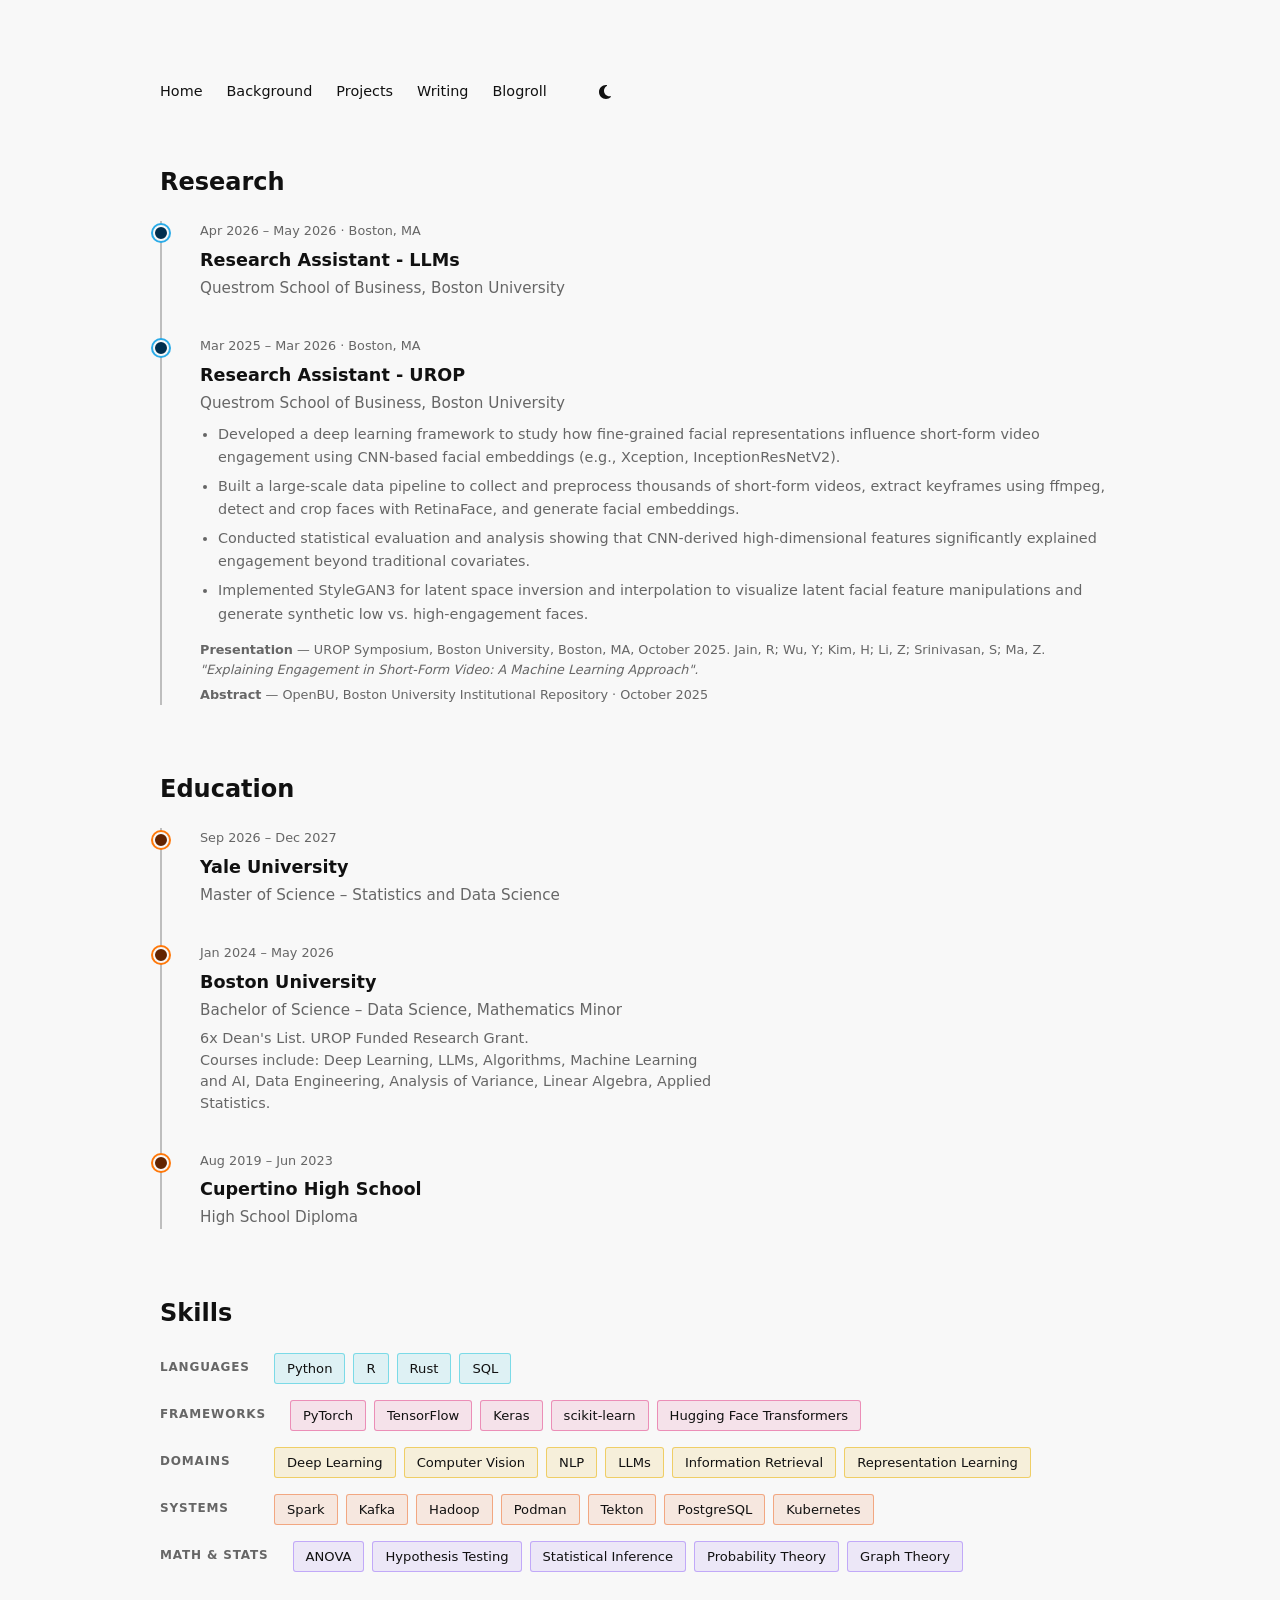
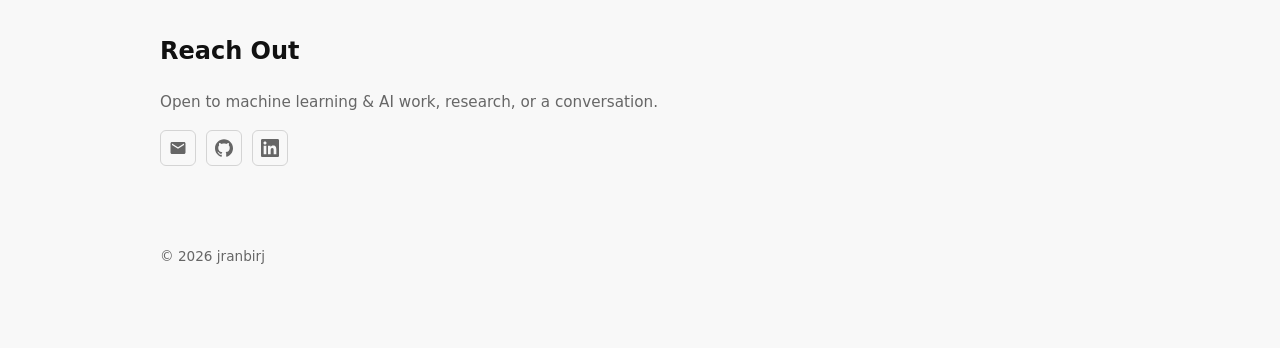
==== commit fa7f5422: "Updated skills and education section" ====
--- a/background.html
+++ b/background.html
@@ -66,9 +66,9 @@
           <div class="timeline-date">Jan 2024 – May 2026</div>
           <div class="timeline-title">Boston University</div>
           <div class="timeline-subtitle">Bachelor of Science – Data Science, Mathematics Minor</div>
-          <div class="timeline-desc">6x Dean's List. 
-            Courses include: Deep Learning, LLMs, Data Engineering, Algorithms, <br>
-            Machine Learning and AI, Analysis of Variance, Linear Algebra, Multivariate Calculus, Applied Statistics.</div>
+          <div class="timeline-desc" style="max-width: 525px;">6x Dean's List. UROP Funded Research Grant. <br>
+            Courses include: Deep Learning, LLMs, Algorithms, Machine Learning and AI, Data Engineering, 
+            Analysis of Variance, Linear Algebra, Applied Statistics.</div>
         </div>
 
         <div class="timeline-item">
@@ -102,11 +102,7 @@
           <span class="skill-tag">TensorFlow</span>
           <span class="skill-tag">Keras</span>
           <span class="skill-tag">scikit-learn</span>
-          <span class="skill-tag">CNN</span>
-          <span class="skill-tag">GAN</span>
-          <span class="skill-tag">LLM</span>
-          <span class="skill-tag">Diffusion</span>
-          <span class="skill-tag">Transformers</span>
+          <span class="skill-tag">Hugging Face Transformers </span>
         </div>
       </div>
 
@@ -116,7 +112,9 @@
           <span class="skill-tag">Deep Learning</span>
           <span class="skill-tag">Computer Vision</span>
           <span class="skill-tag">NLP</span>
-          <span class="skill-tag">Generative AI</span>
+          <span class="skill-tag">LLMs</span>
+          <span class="skill-tag">Information Retrieval</span>
+          <span class="skill-tag">Representation Learning</span>
         </div>
       </div>
 
@@ -127,9 +125,9 @@
           <span class="skill-tag">Kafka</span>
           <span class="skill-tag">Hadoop</span>
           <span class="skill-tag">Podman</span>
+          <span class="skill-tag">Tekton</span>
           <span class="skill-tag">PostgreSQL</span>
           <span class="skill-tag">Kubernetes</span>
-          <span class="skill-tag">OpenShift</span>
         </div>
       </div>
 
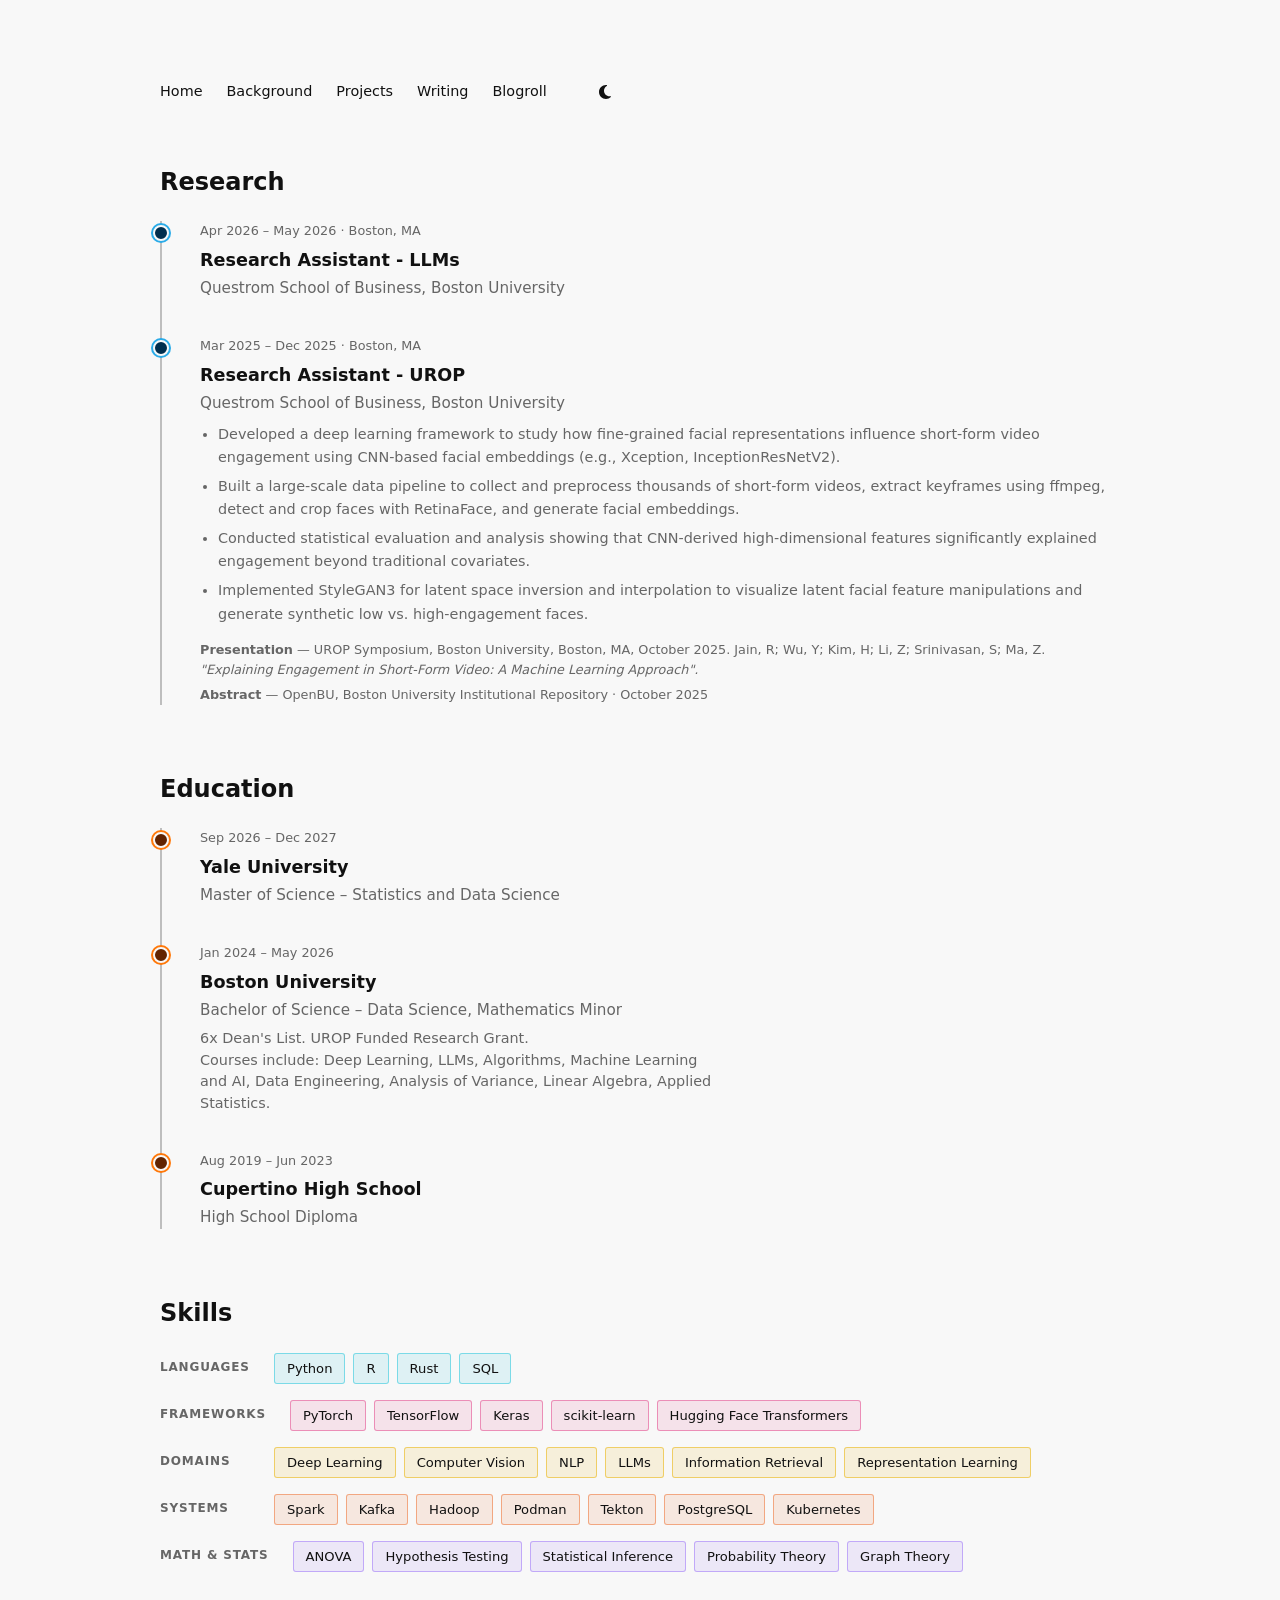
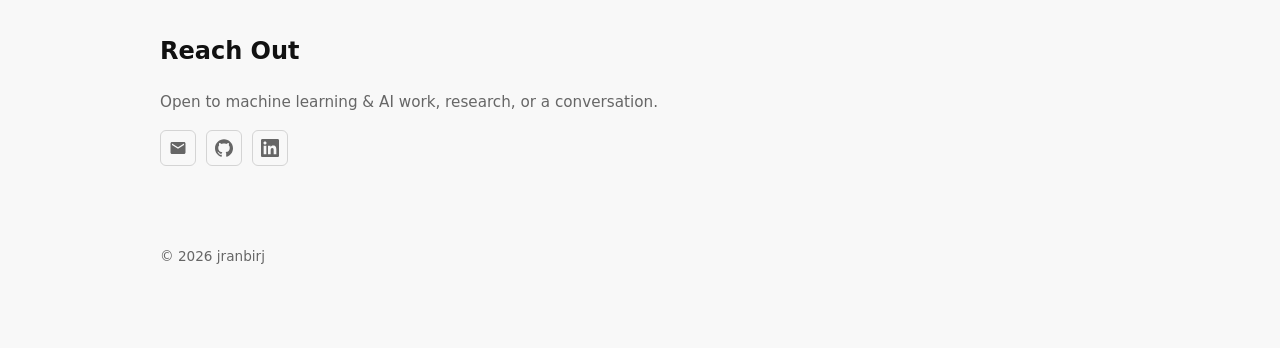
==== commit 80e9b5f3: "Minor site tweaks" ====
--- a/background.html
+++ b/background.html
@@ -34,7 +34,7 @@
       </div>
     
       <div class="timeline-item">
-        <div class="timeline-date">Mar 2025 – Mar 2026 · Boston, MA</div>
+        <div class="timeline-date">Mar 2025 – Dec 2025 · Boston, MA</div>
         <div class="timeline-title">Research Assistant - UROP</div>
         <div class="timeline-subtitle">Questrom School of Business, Boston University</div>
         <ul class="timeline-desc exp-bullets">
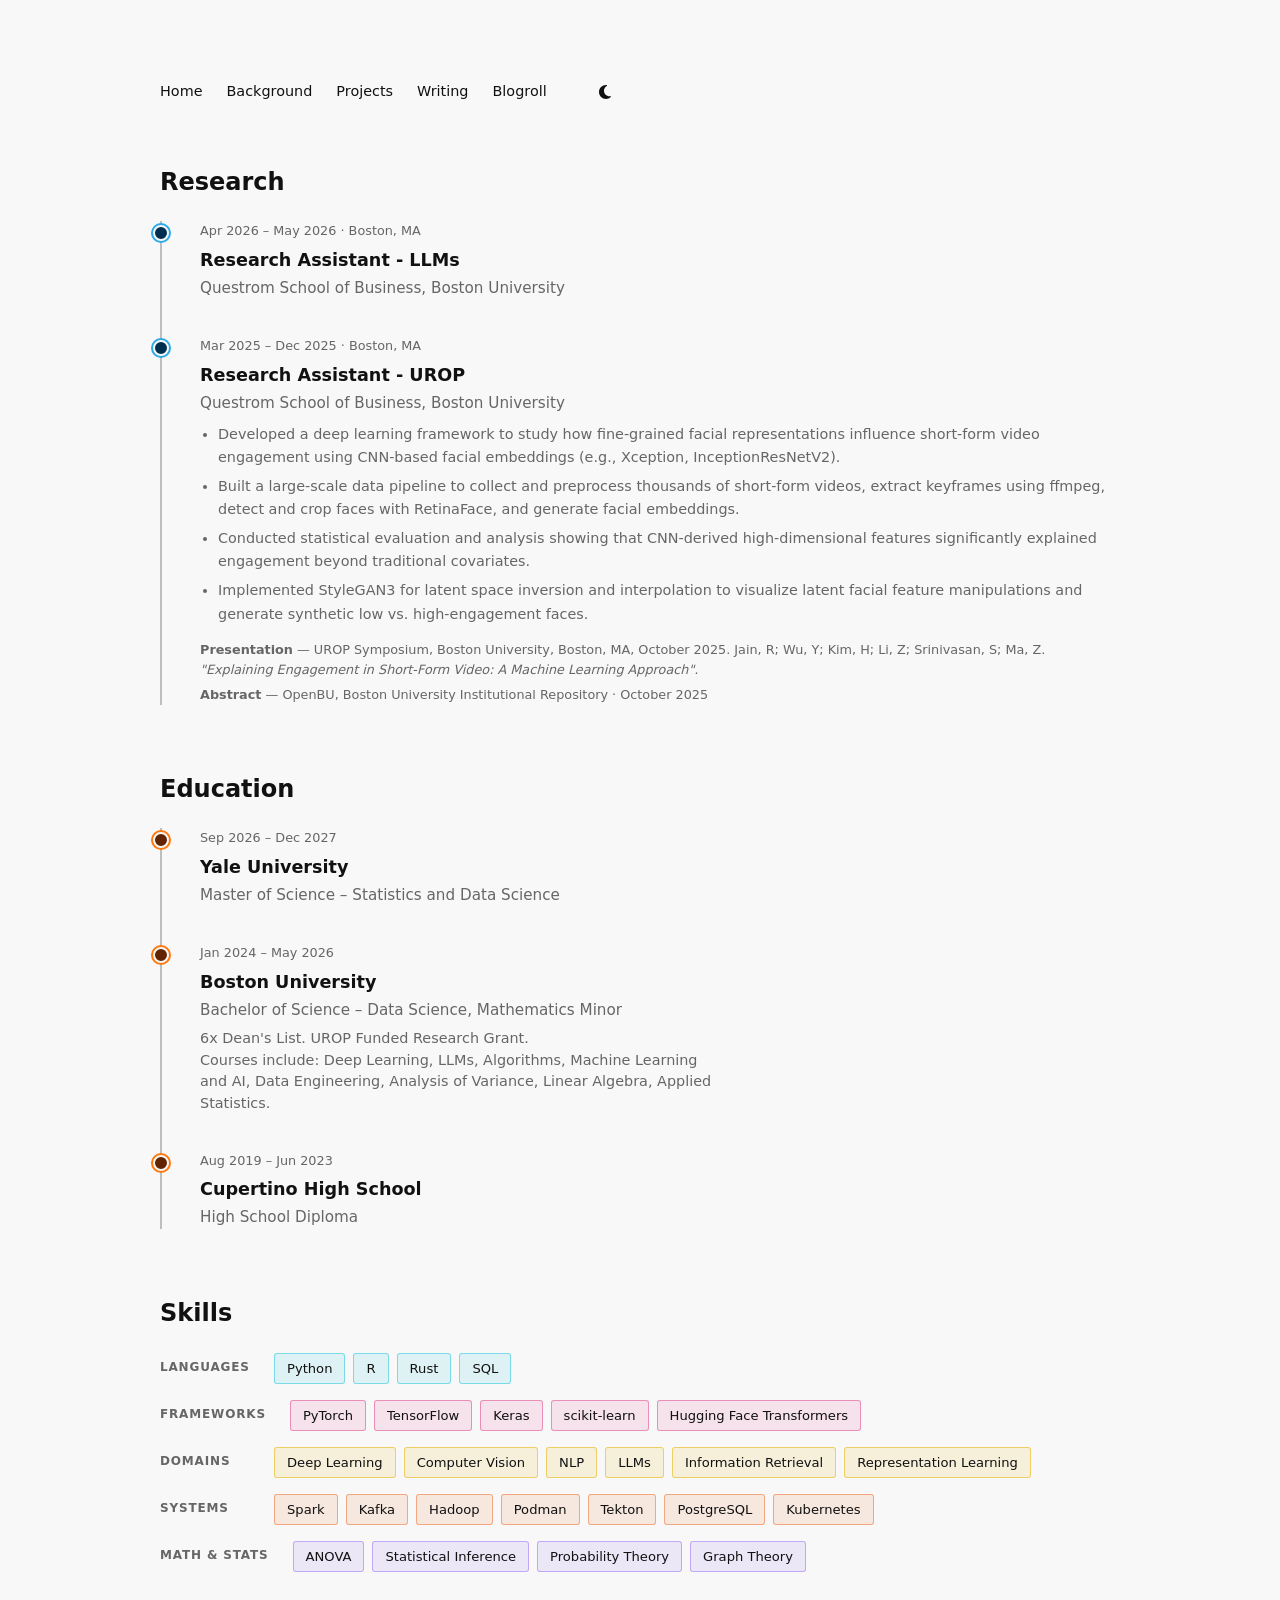
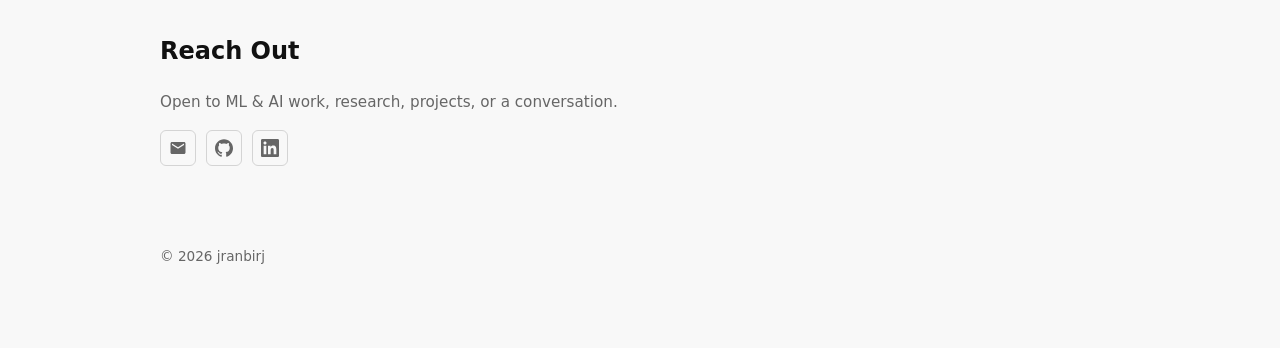
==== commit 91196f55: "Updates to skills, reach out sections" ====
--- a/background.html
+++ b/background.html
@@ -135,7 +135,6 @@
         <span class="skill-label">Math & Stats</span>
         <div class="skill-tags">
           <span class="skill-tag">ANOVA</span>
-          <span class="skill-tag">Hypothesis Testing</span>
           <span class="skill-tag">Statistical Inference</span>
           <span class="skill-tag">Probability Theory</span>
           <span class="skill-tag">Graph Theory</span>
@@ -149,7 +148,7 @@
     </header>
 
     <section class="reach-out">
-      <p class="reach-out-note">Open to machine learning & AI work, research, or a conversation.</p>
+      <p class="reach-out-note">Open to ML & AI work, research, projects, or a conversation.</p>
       <div class="reach-out-links">
         <a href="mailto:jranbirj@gmail.com" class="icon-link" aria-label="Email">
           <svg viewBox="0 0 24 24" xmlns="http://www.w3.org/2000/svg">
--- a/assets/css/style.css
+++ b/assets/css/style.css
@@ -568,6 +568,8 @@
     border-radius: 8px;
     overflow: hidden;
     transition: transform 0.2s ease, box-shadow 0.2s ease;
+    display: flex;
+    flex-direction: column;
   }
 
   .project-card:hover {
@@ -581,19 +583,23 @@
 
   .project-card-img {
     width: 100%;
+    flex: 0 0 160px;
+    overflow: hidden;
+  }
+
+  .project-card-img img {
+    width: 100%;
     height: 160px;
     object-fit: cover;
-  }
-
-  .project-card-img img {
-    width: 100%;
-    height: 100%;
-    object-fit: cover;
+    object-position: top;
     display: block;
   }
 
   .project-card-body {
     padding: 20px;
+    display: flex;
+    flex-direction: column;
+    flex: 1;
   }
 
   .project-card-top {
@@ -616,6 +622,24 @@
     white-space: nowrap;
   }
 
+  .project-collab {
+    margin: -2px 0 10px;
+    font-size: 0.8rem;
+    color: var(--muted);
+  }
+
+  .project-collab a {
+    color: inherit;
+    text-decoration: none;
+    border-bottom: 1px solid var(--muted);
+    transition: border-color 0.15s ease, color 0.15s ease;
+  }
+
+  .project-collab a:hover {
+    color: var(--accent);
+    border-bottom-color: var(--accent);
+  }
+
   .project-desc {
     margin: 0 0 16px;
     font-size: 0.9rem;
@@ -627,6 +651,7 @@
     display: flex;
     flex-direction: column;
     gap: 14px;
+    margin-top: auto;
   }
 
   .project-tech-tags {
